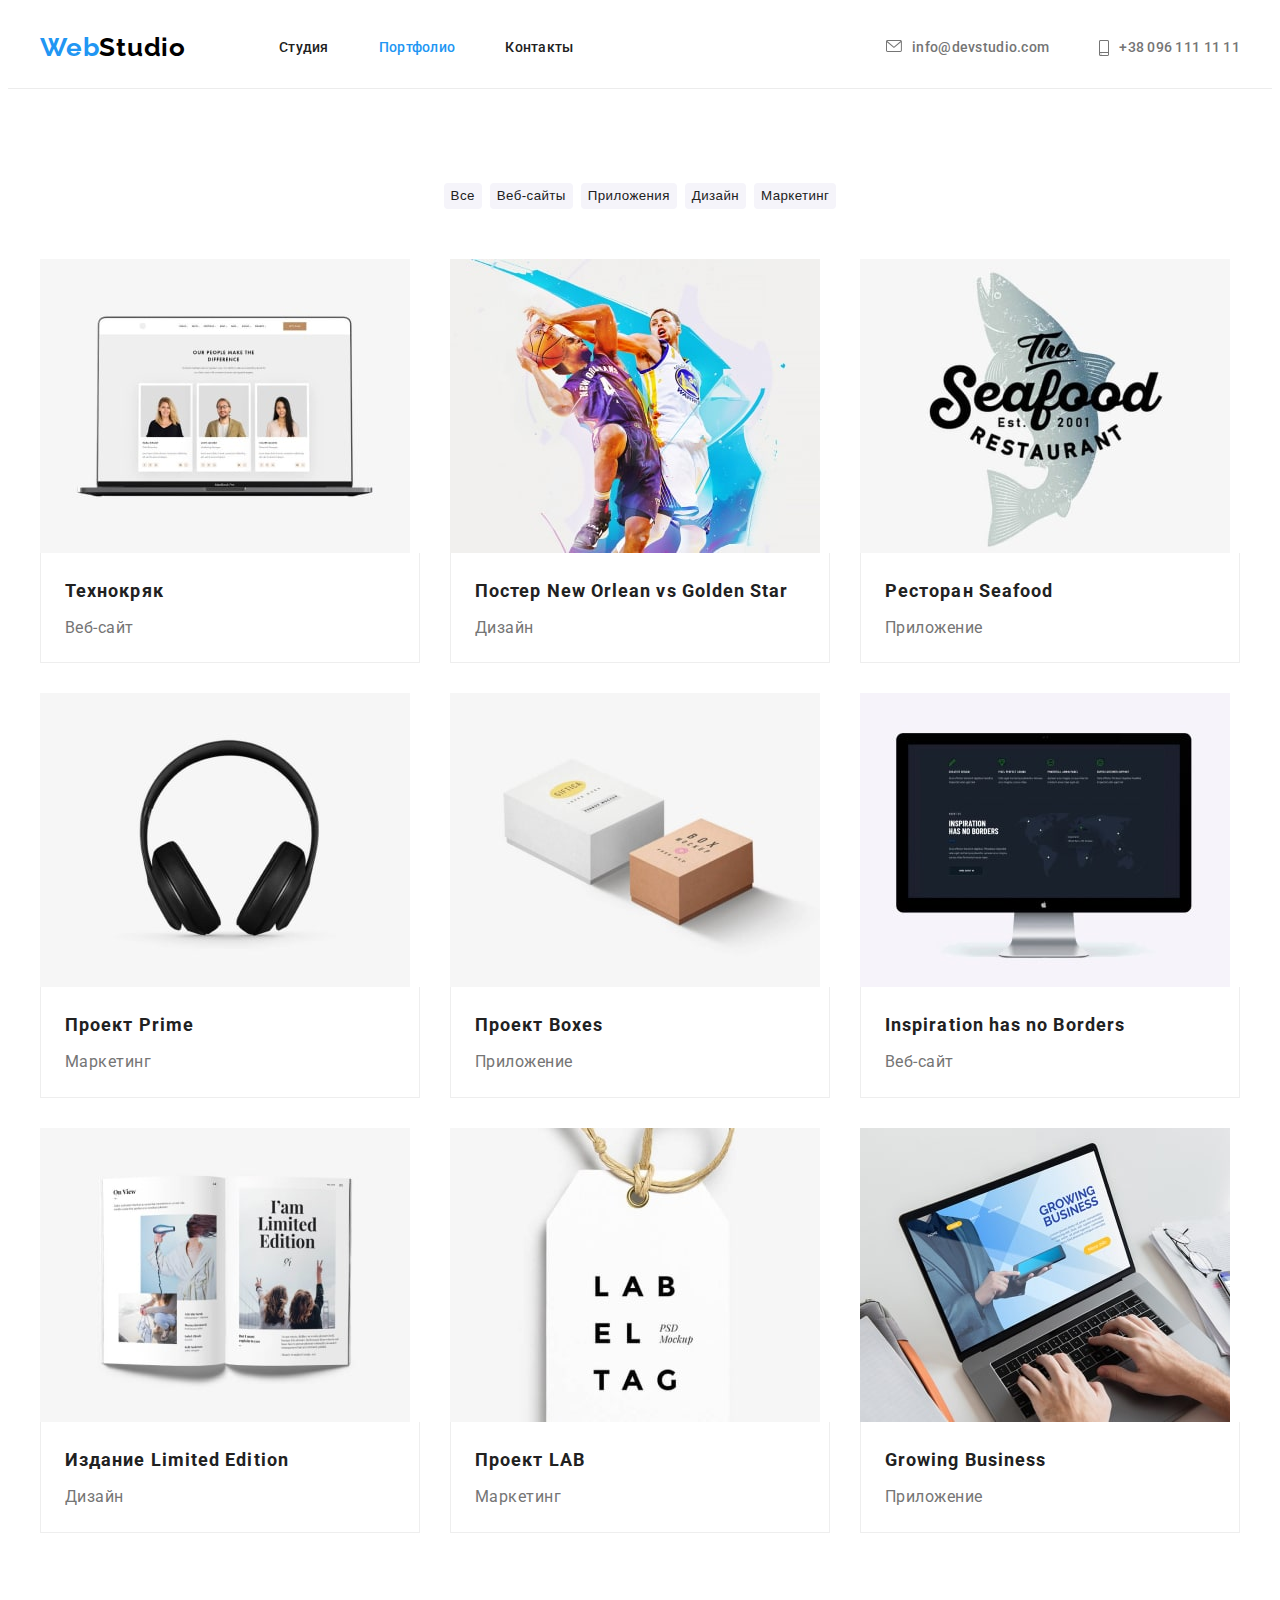
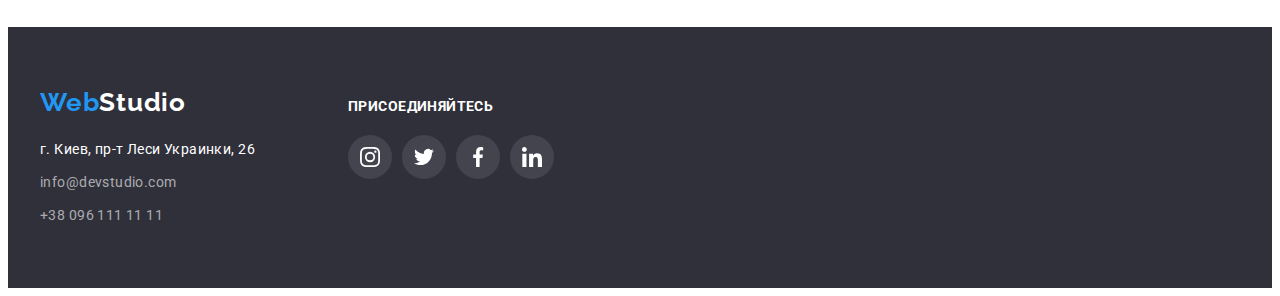
==== portfolio.html @ aa562e0e "создан js script" ====
<!DOCTYPE html>
<html lang="ru">
  <head>
    <meta charset="UTF-8" />
    <meta http-equiv="X-UA-Compatible" content="IE=edge" />
    <meta name="viewport" content="width=device-width, initial-scale=1.0" />
    <meta
      name="description"
      content="Web Studio, Заказать Разработку Десктопного приложения, Мобильного приложения. Недорого: Быстро, Качественно, Уникальный Дизайн."
    />
    <title>Web Studio - Разработка приложений</title>
    <link rel="shortcut icon" href="image/Favicon.png" type="image/x-icon" />
    <link
      rel="stylesheet"
      href="https://cdnjs.cloudflare.com/ajax/libs/modern-normalize/1.1.0/modern-normalize.min.css"
      integrity="sha512-wpPYUAdjBVSE4KJnH1VR1HeZfpl1ub8YT/NKx4PuQ5NmX2tKuGu6U/JRp5y+Y8XG2tV+wKQpNHVUX03MfMFn9Q=="
      crossorigin="anonymous"
      referrerpolicy="no-referrer"
    />
    <link rel="preconnect" href="https://fonts.googleapis.com" />
    <link rel="preconnect" href="https://fonts.gstatic.com" crossorigin />
    <link
      href="https://fonts.googleapis.com/css2?family=Raleway:wght@700&family=Roboto:wght@400;500;700;900&display=swap"
      rel="stylesheet"
    />
    <link rel="stylesheet" href="css/style.css" />
  </head>
  <body>
    <!-- Шапка -->

    <header class="header">
      <div class="header-container container">
        <!-- Главная навигация -->

        <nav class="navigation">
          <a class="logo" lang="en" href="index.html"
            ><span class="logo-web">Web</span><span class="logo-studio">Studio</span></a
          >
          <ul class="navigation-list list">
            <li class="navigation-li"><a class="navigation-link" href="index.html">Студия</a></li>
            <li class="navigation-li">
              <a class="navigation-link nav" href="portfolio.html">Портфолио</a>
            </li>
            <li class="navigation-li"><a class="navigation-link" href="/">Контакты</a></li>
          </ul>
        </nav>

        <!-- Связь -->
        <ul class="connection list">
          <li class="connection-li">
            <a class="navigation-connect" href="mailto:info@devstudio.com">
              <svg class="icon-envelope" width="16" height="12">
                <use href="./image/sprite.svg#icon-envelope"></use>
              </svg>
              info@devstudio.com</a
            >
          </li>
          <li class="connection-li">
            <a class="navigation-connect" href="tel:+380961111111">
              <svg class="icon-smartphone" width="10" height="16">
                <use href="./image/sprite.svg#icon-smartphone"></use>
              </svg>
              +38 096 111 11 11</a
            >
          </li>
        </ul>
      </div>
    </header>

    <!-- Портфолио -->
    <main>
      <section class="portfolio">
        <div class="container">
          <h1 class="visually-hidden">Портфолио</h1>
          <!-- Скрытый, для семантики -->

          <!-- Портфолио фильтры -->

          <ul class="filtre list">
            <li class="filtre-btn"><button class="filtre-list" name="button">Все</button></li>
            <li class="filtre-btn"><button class="filtre-list" name="button">Веб-сайты</button></li>
            <li class="filtre-btn">
              <button class="filtre-list" name="button">Приложения</button>
            </li>
            <li class="filtre-btn"><button class="filtre-list" name="button">Дизайн</button></li>
            <li class="filtre-btn"><button class="filtre-list" name="button">Маркетинг</button></li>
          </ul>

          <!-- Портфолио-карточки -->

          <ul class="content list">
            <!-- Технокряк -->

            <li class="content-list">
              <a href="" class="content-link list">
                <img
                  class="image"
                  src="./image/portfolio/tehnokryak.jpg"
                  alt="Технокряк"
                  width="370"
                />
                <div class="box">
                  <h2 class="caption">Технокряк</h2>
                  <p class="subtitle">Веб-сайт</p>
                </div>
              </a>
            </li>

            <!-- Постер New Orlean vs Golden Star -->

            <li class="content-list">
              <a href="" class="content-link list">
                <img
                  class="image"
                  src="./image/portfolio/Poster-Ne-Orlean-vs-Golden-Star.jpg"
                  alt="Постер New Orlean vs Golden Star"
                  width="370"
                />
                <div class="box">
                  <h2 class="caption" lang="en">Постер New Orlean vs Golden Star</h2>
                  <p class="subtitle">Дизайн</p>
                </div>
              </a>
            </li>

            <!-- Ресторан Seafood -->

            <li class="content-list">
              <a href="" class="content-link list">
                <img
                  class="image"
                  src="./image/portfolio/Restoran-Seafood.jpg"
                  alt="Ресторан Seafood"
                  width="370"
                />
                <div class="box">
                  <h2 class="caption" lang="en">Ресторан Seafood</h2>
                  <p class="subtitle">Приложение</p>
                </div>
              </a>
            </li>

            <!-- Проект Prime -->

            <li class="content-list">
              <a href="" class="content-link list">
                <img
                  class="image"
                  src="./image/portfolio/Proekt-Prime.jpg"
                  alt="Проект Prime"
                  width="370"
                />
                <div class="box">
                  <h2 class="caption" lang="en">Проект Prime</h2>
                  <p class="subtitle">Маркетинг</p>
                </div>
              </a>
            </li>

            <!-- Проект Boxes -->

            <li class="content-list">
              <a href="" class="content-link list">
                <img
                  class="image"
                  src="./image/portfolio/Proekt-Boxes.jpg"
                  alt="Проект Boxes"
                  width="370"
                />
                <div class="box">
                  <h2 class="caption" lang="en">Проект Boxes</h2>
                  <p class="subtitle">Приложение</p>
                </div>
              </a>
            </li>

            <!-- Inspiration has no Borders -->

            <li class="content-list">
              <a href="" class="content-link list">
                <img
                  class="image"
                  src="./image/portfolio/Inspiration-has-no-Borders.jpg"
                  alt="Inspiration has no Borders"
                  width="370"
                />
                <div class="box">
                  <h2 class="caption" lang="en">Inspiration has no Borders</h2>
                  <p class="subtitle">Веб-сайт</p>
                </div>
              </a>
            </li>

            <!-- Издание Limited Edition -->

            <li class="content-list">
              <a href="" class="content-link list">
                <img
                  class="image"
                  src="./image/portfolio/Izdanie-Limited-Edition.jpg"
                  alt="Издание Limited Edition"
                  width="370"
                />
                <div class="box">
                  <h2 class="caption" lang="en">Издание Limited Edition</h2>
                  <p class="subtitle">Дизайн</p>
                </div>
              </a>
            </li>

            <!-- Проект LAB -->

            <li class="content-list">
              <a href="" class="content-link list">
                <img
                  class="image"
                  src="./image/portfolio/Proekt-LAB.jpg"
                  alt="Проект LAB"
                  width="370"
                />
                <div class="box">
                  <h2 class="caption" lang="en">Проект LAB</h2>
                  <p class="subtitle">Маркетинг</p>
                </div>
              </a>
            </li>

            <!-- Growing Business -->

            <li class="content-list">
              <a href="" class="content-link list">
                <img
                  class="image"
                  src="./image/portfolio/Growing-Business.jpg"
                  alt="Growing Business"
                  width="370"
                />
                <div class="box">
                  <h2 class="caption" lang="en">Growing Business</h2>
                  <p class="subtitle">Приложение</p>
                </div>
              </a>
            </li>
          </ul>
        </div>
      </section>
    </main>

    <!-- Подвал -->

    <footer class="footer">
      <div class="footer-block container">
        <!-- Логотип -->

        <div class="block">
          <a class="logo logo-footer" lang="en" href="index.html">
            <span class="logo-web">Web</span><span class="logo-studio-footer">Studio</span></a
          >

          <!-- Блок адрес -->

          <address class="address">
            <ul class="address-table list">
              <li class="address-list list">
                <a
                  class="footer-navigation list"
                  href="https://www.google.com/maps/place/%D0%B1%D1%83%D0%BB.+%D0%9B%D0%B5%D1%81%D0%B8+%D0%A3%D0%BA%D1%80%D0%B0%D0%B8%D0%BD%D0%BA%D0%B8,+26,+%D0%9A%D0%B8%D0%B5%D0%B2,"
                  target="_blank"
                  rel="noreferrer noopeneer"
                >
                  г. Киев, пр-т Леси Украинки, 26</a
                >
              </li>

              <li class="address-list list">
                <a class="footer-connect list" href="mailto:info@devstudio.com"
                  >info@devstudio.com</a
                >
              </li>

              <li class="address-list list">
                <a class="footer-connect list" href="tel:+380961111111">+38 096 111 11 11</a>
              </li>
            </ul>
          </address>
        </div>

        <div class="join">
          <p class="join-text">присоединяйтесь</p>

          <ul class="join-list list">
            <li class="join-item">
              <a class="join-link" href="">
                <svg class="join-icon social-icon" width="20" height="20">
                  <use href="./image/sprite.svg#icon-instagram"></use>
                </svg>
              </a>
            </li>

            <li class="join-item">
              <a class="join-link" href="">
                <svg class="join-icon social-icon" width="20" height="20">
                  <use href="./image/sprite.svg#icon-twitter"></use>
                </svg>
              </a>
            </li>

            <li class="join-item">
              <a class="join-link" href="">
                <svg class="join-icon social-icon" width="20" height="20">
                  <use href="./image/sprite.svg#icon-facebook"></use>
                </svg>
              </a>
            </li>

            <li class="join-item">
              <a class="join-link" href="">
                <svg class="join-icon social-icon" width="20" height="20">
                  <use href="./image/sprite.svg#icon-linkedin"></use>
                </svg>
              </a>
            </li>
          </ul>
        </div>
      </div>
    </footer>

    <script src="./js/modal.js"></script>
  </body>
</html>
---- css/style.css ----
:root {
  --page-text: #212121;
  --primary-text-color: #757575;
  --secondary-text-color: #2196f3;
  --third-text-color: #ffffff;
  --link-color: #afb1b8;
  --primary-background-color: #ffffff;
  --secondary-background-color: #f5f4fa;
}

body {
  font-family: 'Roboto', sans-serif;
  background: var(--primary-background-color);
  color: var(--page-text);
  font-size: 16px;
  font-style: normal;
}

h1,
h2,
h3,
h4,
h5,
h6,
p {
  margin: 0;
}

ul {
  margin: 0;
  padding: 0;
}

img {
  display: block;
}

/* ----------------Шапка--------------- */

/* ---Логотип--- */

.header {
  background-color: var(--primary-background-color);
  border-bottom: 1px solid #ececec;
}

.header-container {
  display: flex;
  align-items: center;
}

/* ---Контейнер--- */

.container {
  width: 1200px;
  margin: 0 auto;
  padding: 0 15px;
}

.logo {
  font-family: 'Raleway', sans-serif;
  text-decoration: none;
  font-weight: 700;
  font-size: 26px;
  line-height: 1.192;
  letter-spacing: 0.03em;

  display: block;
  margin-right: 93px;
}

.logo-web {
  color: var(--secondary-text-color);
}

.logo-studio {
  color: #000000;
}

/* ---Навигация--- */

.navigation {
  display: flex;
  align-items: center;
}

.navigation-list {
  display: flex;
}

/* ---Сброс стилей--- */

.list {
  list-style: none;
  text-decoration: none;
  font-style: normal;
}

.navigation-li:not(:last-child) {
  margin-right: 50px;
}

.navigation-link {
  color: var(--page-text);
  text-decoration: none;
  font-weight: 500;
  font-size: 14px;
  line-height: 1.14;
  letter-spacing: 0.02em;

  display: block;
  padding: 32px 0;
}

.nav {
  color: var(--secondary-text-color);
}

.navigation-link:hover,
.navigation-link:focus {
  color: var(--secondary-text-color);
}

/* ---Связь--- */

.connection {
  display: flex;
  margin-left: auto;
}

.connection-li + .connection-li {
  margin-left: 50px;
}

.navigation-connect {
  color: var(--primary-text-color);
  text-decoration: none;
  font-weight: 500;
  font-size: 14px;
  line-height: 1.14;
  letter-spacing: 0.02em;

  padding: 16px 0;
  display: flex;
}

.navigation-connect:hover,
.navigation-connect:focus {
  color: var(--secondary-text-color);
  fill: var(--secondary-text-color);
}

.icon-envelope,
.icon-smartphone {
  margin-right: 10px;
  fill: currentColor;
  align-items: center;
  padding: 0;
}

/* --------------Блок герой--------------- */

.hero-section {
  display: flex;
  text-align: center;
  align-items: center;
  padding-top: 200px;
  padding-bottom: 200px;
}

.image-hero {
  max-width: 1600px;
  background-color: #c4c4c4;
  background-image: linear-gradient(to right, rgba(47, 48, 58, 0.4), rgba(47, 48, 58, 0.4)),
    url('../image/hero/hero.jpg');
  background-position: center;
  background-size: cover;
  background-repeat: no-repeat;

  margin: 0 auto;
}

.hero-text {
  color: var(--third-text-color);
  font-weight: 900;
  font-size: 44px;
  line-height: 1.36;
  text-align: center;
  letter-spacing: 0.06em;
  text-transform: uppercase;

  margin: 0 auto 30px;
  max-width: 696px;
}

.button {
  color: var(--third-text-color);
  background-color: var(--secondary-text-color);
  border: 1px solid transparent;
  border-radius: 4px;
  cursor: pointer;
  height: 50px;
  min-width: 200px;
  text-align: center;
  padding: 10px 32px;
}

.button:hover,
.button:focus,
.button:active {
  background-color: #188ce8;
}

/* ---------------Особенности----------- */

/* скрытый текст Особенности */

.visually-hidden {
  position: absolute;
  width: 1px;
  height: 1px;
  margin: -1px;
  padding: 0;
  overflow: hidden;
  border: 0;
  clip: rect(0 0 0 0);
}

.feature-section {
  padding-top: 94px;
  padding-bottom: 94px;
  background-color: var(--primary-background-color);
}

.item {
  display: flex;
}

.item-list {
  width: 270px;
}

.item-logo {
  display: flex;
  height: 120px;
  border-radius: 4px;
  margin-bottom: 30px;
  background-color: var(--secondary-background-color);
  justify-content: center;
  align-items: center;
}

.item-list:not(:last-child) {
  margin-right: 30px;
}

.headline {
  color: var(--page-text);
  font-weight: 700;
  font-size: 14px;
  line-height: 1.14;
  letter-spacing: 0.03em;
  text-transform: uppercase;
  margin-bottom: 10px;
}

.text {
  color: var(--primary-text-color);
  font-size: 14px;
  line-height: 1.71;
  letter-spacing: 0.03em;
}

/* -------------Чем мы занимаемся----------- */

.occupation-section {
  margin-right: auto;
  margin-left: auto;
  background-color: var(--primary-background-color);
  padding-bottom: 94px;
}

.heading {
  font-weight: 700;
  font-size: 36px;
  line-height: 1.16;
  text-align: center;
  letter-spacing: 0.03em;

  display: block;
  margin-bottom: 50px;
}

.heading-list {
  display: flex;
}

.heading-li {
  width: 370px;
}

.heading-li:not(:last-child) {
  margin-right: 30px;
}

.occupation-image {
  display: block;
  max-width: 100%;
}

/* ---------------Наша команда-------------- */

.command-section {
  background-color: var(--secondary-background-color);
  margin-right: auto;
  margin-left: auto;
  padding: 94px 0;
}

.command-heading {
  color: var(--page-text);
  font-weight: 700;
  font-size: 36px;
  line-height: 1.16;
  text-align: center;
  letter-spacing: 0.03em;

  display: block;
  margin-bottom: 50px;
}

.command-item {
  display: flex;
}

.command-list {
  width: 270px;
  border-radius: 0px 0px 4px 4px;
  box-shadow: 0px 1px 3px rgba(0, 0, 0, 0.12), 0px 1px 1px rgba(0, 0, 0, 0.14),
    0px 2px 1px rgba(0, 0, 0, 0.2);
  background-color: var(--primary-background-color);
}

.command-list:not(:last-child) {
  margin-right: 30px;
}

.command-image {
  max-width: 100%;
}

.command-text {
  padding: 30px 32px;
}

.command-name {
  color: var(--page-text);
  font-weight: 500;
  font-size: 16px;
  line-height: 1.18;
  text-align: center;
  letter-spacing: 0.03em;
  margin-bottom: 10px;
  display: block;
}

.command-position {
  color: var(--primary-text-color);
  font-size: 16px;
  line-height: 1.18;
  text-align: center;
  letter-spacing: 0.03em;
  display: block;
  margin-bottom: 16px;
}

.socials-list {
  display: flex;
}

.socials-item:not(:last-child) {
  margin-right: 10px;
}

.socials-link {
  width: 44px;
  height: 44px;
  border-radius: 50%;
  background-color: var(--primary-background-color);
  display: flex;
  justify-content: center;
  align-items: center;
}
.socials-link:hover,
.socials-link:focus,
.socials-link:hover .socials-icon,
.socials-link:focus .socials-icon {
  fill: var(--third-text-color);
  background-color: var(--secondary-text-color);
}

.socials-icon {
  fill: var(--link-color);
}

/* -----------Постоянные клиенты-------- */

.client-section {
  margin-right: auto;
  margin-left: auto;
  background-color: var(--primary-background-color);
  padding-top: 94px;
  padding-bottom: 94px;
}

.client-title {
  color: var(--page-text);
  font-weight: 700;
  font-size: 36px;
  line-height: 1.16;
  text-align: center;
  letter-spacing: 0.03em;
  margin-bottom: 50px;
}

.client-group {
  display: flex;
  margin-left: auto;
  margin-right: auto;
}

.client-list {
  width: 170px;
  height: 92px;
}

.client-list:not(:last-child) {
  margin-right: 30px;
}

.client-link {
  width: 100%;
  height: 100%;
  border: 1px solid #afb1b8;
  border-radius: 4px;
  display: flex;
  justify-content: center;
  align-items: center;
}

.client-icon {
  fill: #afb1b8;
}

.client-link:hover,
.client-link:focus {
  border-color: var(--secondary-text-color);
}

.client-link:hover .client-icon,
.client-link:focus .client-icon {
  fill: var(--secondary-text-color);
}

/* --------------Портфолио------------ */

/* ---Портфолио фильтры--- */

.portfolio {
  margin-right: auto;
  margin-left: auto;
  background-color: var(--primary-background-color);
  padding-top: 94px;
  padding-bottom: 94px;
}

.filtre {
  display: flex;
  justify-content: center;
  margin-bottom: 50px;
}

.filtre-btn:not(:last-child) {
  margin-right: 8px;
}

.filtre-list {
  color: var(--page-text);
  border: 1px solid transparent;
  background-color: #f5f4fa;
  border-radius: 4px;
  font-weight: 500;
  line-height: 1.62;
  text-align: center;
  letter-spacing: 0.03em;
  cursor: pointer;
}

.filtre-list:hover,
.filtre-list:focus {
  color: var(--third-text-color);
  background-color: #2196f3;
  box-shadow: 0px 3px 1px rgba(0, 0, 0, 0.1), 0px 1px 2px rgba(0, 0, 0, 0.08),
    0px 2px 2px rgba(0, 0, 0, 0.12);
}

/* ---Портфолио-карточки--- */

.content {
  display: flex;
  flex-wrap: wrap;

  margin-top: -30px;
  margin-bottom: 0;
  margin-left: -30px;
}

.content > .content-list {
  flex-basis: calc(100% / 3 - 30px);
  margin-top: 30px;
  margin-left: 30px;
}

.content-link {
  display: block;
}

.content-link:hover,
.content-link:focus {
  box-shadow: 0px 3px 1px rgba(0, 0, 0, 0.1), 0px 1px 2px rgba(0, 0, 0, 0.08),
    0px 2px 2px rgba(0, 0, 0, 0.12);
}

.image {
  max-width: 370px;
}

.box {
  padding: 20px 24px;
  border-left: 1px solid #eeeeee;
  border-right: 1px solid #eeeeee;
  border-bottom: 1px solid #eeeeee;
}

.caption {
  color: var(--page-text);
  font-weight: 700;
  font-size: 18px;
  line-height: 2;
  letter-spacing: 0.06em;
}

.subtitle {
  color: var(--primary-text-color);
  line-height: 1.87;
  letter-spacing: 0.03em;
  margin-top: 4px;
}

/* ---------------Подвал -------------*/

.footer {
  background-color: #2f303a;
  margin-right: auto;
  margin-left: auto;
  padding-top: 60px;
  padding-bottom: 60px;
}

.footer-block {
  display: flex;
  align-items: baseline;
}

/* ---Логотип--- */

.block {
  margin-right: 70px;
}

.logo-footer {
  max-width: 145px;
}

.logo-studio-footer {
  color: #ffffff;
}

/* ---Блок адрес--- */

.address {
  margin-top: 20px;
}

.address-list:not(:last-child) {
  margin-bottom: 9px;
}

.footer-navigation {
  color: var(--third-text-color);
  font-size: 14px;
  line-height: 1.71;
  letter-spacing: 0.03em;
}

.footer-navigation:hover,
.footer-navigation:focus {
  color: var(--secondary-text-color);
}

.footer-connect {
  color: rgb(255, 255, 255, 0.6);
  font-size: 14px;
  line-height: 1.71;
  letter-spacing: 0.03em;
}

.footer-connect:hover,
.footer-connect:focus {
  color: var(--secondary-text-color);
}

/* ---присоединяйтесь--- */

.join-text {
  color: var(--third-text-color);
  font-style: normal;
  font-weight: bold;
  font-size: 14px;
  line-height: 1.14;
  letter-spacing: 0.03em;
  text-transform: uppercase;
  margin-bottom: 20px;
}

.join-list {
  display: flex;
}

.join-item:not(:last-child) {
  margin-right: 10px;
}

.join-link {
  width: 44px;
  height: 44px;
  border-radius: 50%;
  background-color: #43444d;
  display: flex;
  justify-content: center;
  align-items: center;
}
.join-link:hover,
.join-link:focus {
  background-color: var(--secondary-text-color);
}

.join-icon {
  fill: var(--third-text-color);
}
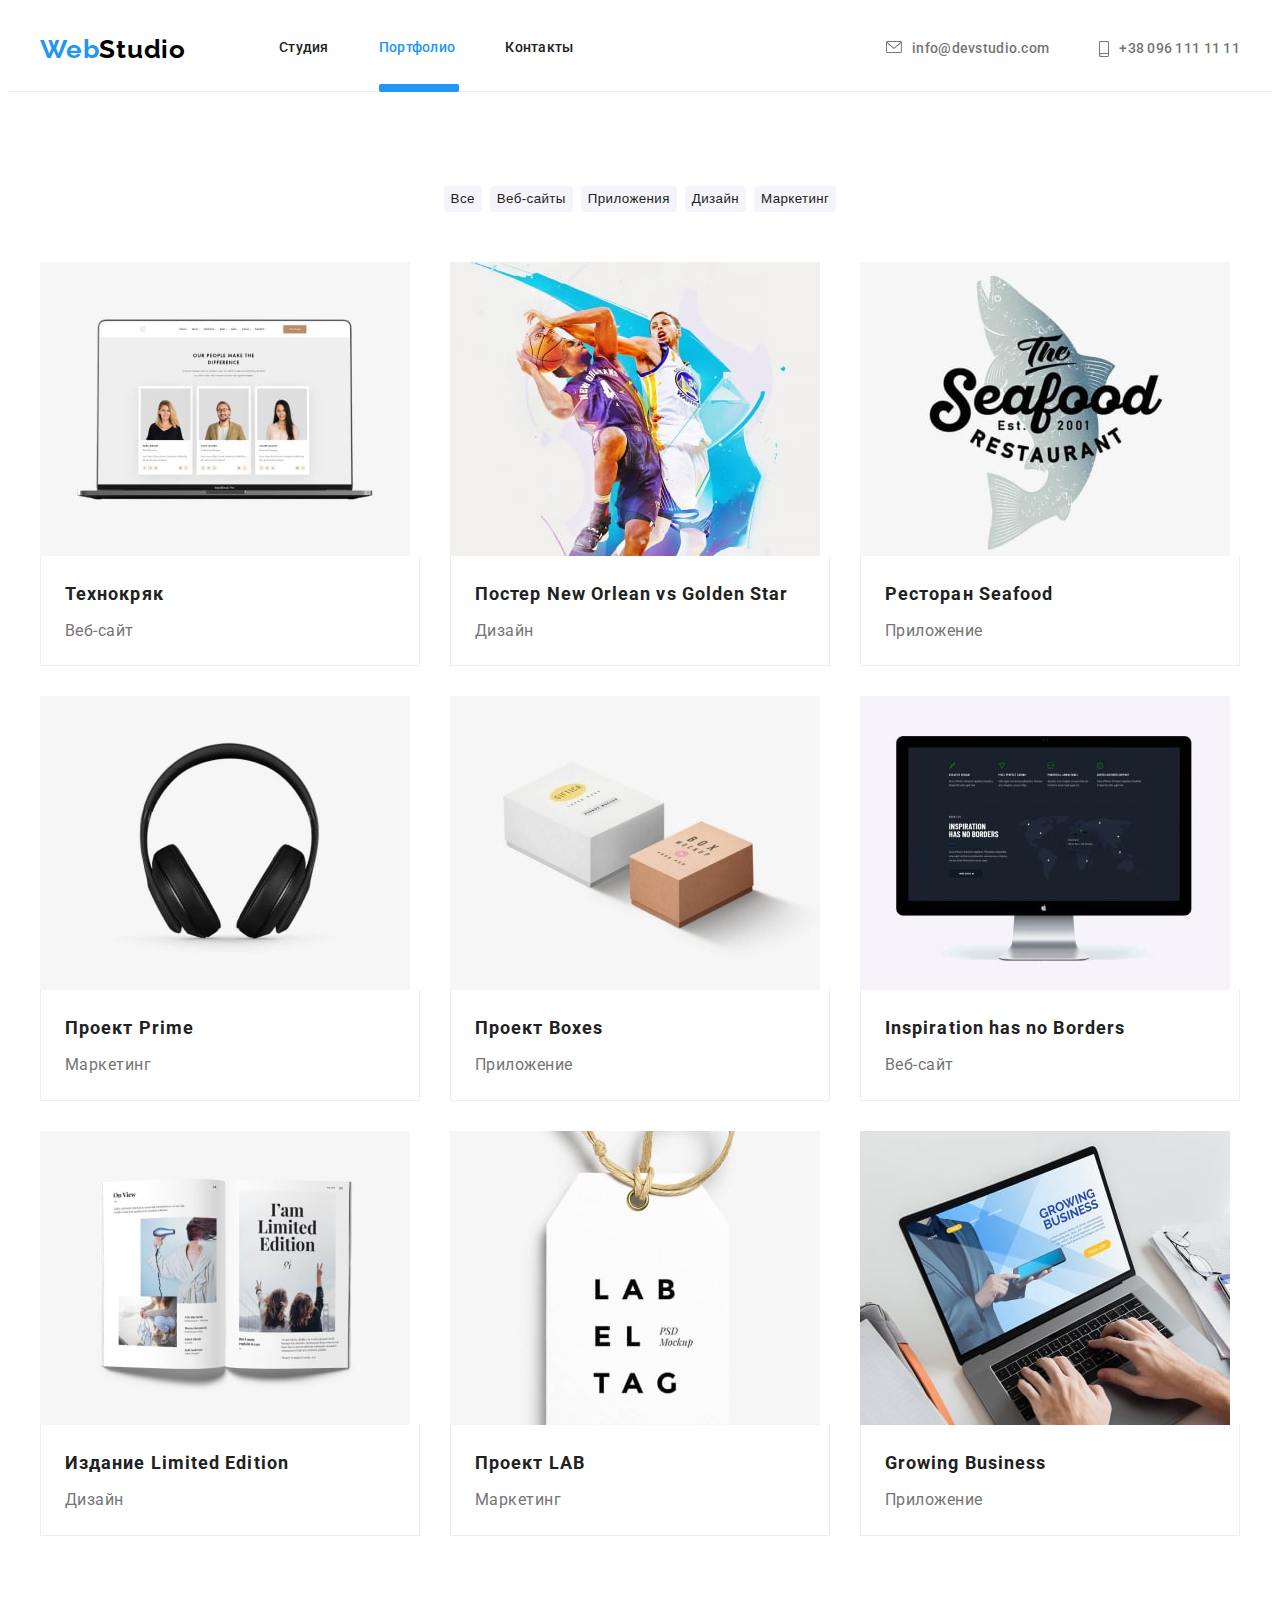
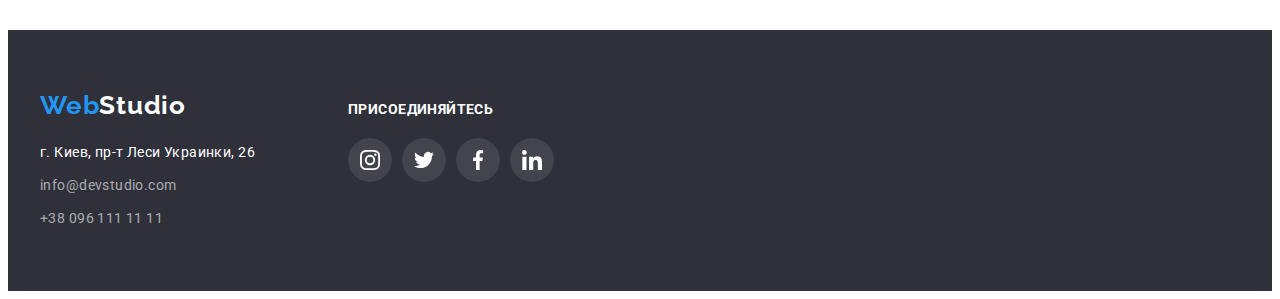
==== commit 163b204d: "ДЗ5" ====
--- a/portfolio.html
+++ b/portfolio.html
@@ -93,12 +93,21 @@
 
             <li class="content-list">
               <a href="" class="content-link list">
-                <img
-                  class="image"
-                  src="./image/portfolio/tehnokryak.jpg"
-                  alt="Технокряк"
-                  width="370"
-                />
+                <div class="product-thumb">
+                  <img
+                    class="image"
+                    src="./image/portfolio/tehnokryak.jpg"
+                    alt="Технокряк"
+                    width="370"
+                  />
+                  <div class="product-overlay">
+                    <p class="overlay-text">
+                      Технокряк это современная площадка распространения коронавируса. Компании
+                      используют эту платформу для цифрового шпионажа и атак на защищённые сервера
+                      конкурентов.
+                    </p>
+                  </div>
+                </div>
                 <div class="box">
                   <h2 class="caption">Технокряк</h2>
                   <p class="subtitle">Веб-сайт</p>
--- a/css/style.css
+++ b/css/style.css
@@ -6,6 +6,7 @@
   --link-color: #afb1b8;
   --primary-background-color: #ffffff;
   --secondary-background-color: #f5f4fa;
+  --transition-color: color 250ms cubic-bezier(0.4, 0, 0.2, 1);
 }
 
 body {
@@ -109,11 +110,25 @@
   letter-spacing: 0.02em;
 
   display: block;
-  padding: 32px 0;
+  padding-top: 32px;
+  transition: var(--transition-color);
 }
 
 .nav {
   color: var(--secondary-text-color);
+  display: flex;
+  flex-direction: column;
+}
+.nav::after {
+  content: '';
+  display: block;
+  width: 100%;
+  height: 4px;
+  border: 2px solid;
+  border-radius: 2px;
+  background-color: var(--secondary-text-color);
+  margin-top: 28px;
+  margin-bottom: -1px;
 }
 
 .navigation-link:hover,
@@ -142,6 +157,7 @@
 
   padding: 16px 0;
   display: flex;
+  transition: var(--transition-color);
 }
 
 .navigation-connect:hover,
@@ -203,6 +219,8 @@
   min-width: 200px;
   text-align: center;
   padding: 10px 32px;
+
+  transition: background-color 250ms cubic-bezier(0.4, 0, 0.2, 1);
 }
 
 .button:hover,
@@ -211,6 +229,56 @@
   background-color: #188ce8;
 }
 
+/* backdrop */
+
+.backdrop {
+  position: fixed;
+  top: 0;
+  left: 0;
+  width: 100%;
+  height: 100%;
+  background-color: rgba(0, 0, 0, 0.2);
+  opacity: 1;
+  z-index: 2;
+  transition: opacity 250ms cubic-bezier(0.4, 0, 0.2, 1);
+}
+
+.backdrop.is-hidden {
+  opacity: 0;
+  pointer-events: none;
+}
+
+.modal {
+  position: absolute;
+  top: 50%;
+  left: 50%;
+  transform: translate(-50%, -50%);
+
+  border-radius: 4px;
+  width: 528px;
+  height: 581px;
+  background-color: var(--primary-background-color);
+}
+
+.button-x {
+  position: absolute;
+  top: 8px;
+  right: 8px;
+
+  width: 30px;
+  height: 30px;
+  border: 1px solid rgba(0, 0, 0, 0.1);
+  border-radius: 50%;
+  background-color: var(--primary-background-color);
+  display: flex;
+  justify-content: center;
+  align-items: center;
+  cursor: pointer;
+}
+
+.icon-button-x {
+  fill: #000000;
+}
 /* ---------------Особенности----------- */
 
 /* скрытый текст Особенности */
@@ -224,6 +292,7 @@
   overflow: hidden;
   border: 0;
   clip: rect(0 0 0 0);
+  z-index: 1;
 }
 
 .feature-section {
@@ -303,9 +372,33 @@
   margin-right: 30px;
 }
 
+.heading-thumb {
+  position: relative;
+  width: 370px;
+  display: block;
+}
+
 .occupation-image {
   display: block;
   max-width: 100%;
+}
+
+.heading-text {
+  width: 100%;
+  height: 70px;
+  position: absolute;
+
+  bottom: 0;
+
+  color: var(--third-text-color);
+  background-color: rgba(47, 48, 58, 0.8);
+  font-weight: 700;
+  font-size: 14px;
+  line-height: 1.14;
+  text-align: center;
+  letter-spacing: 0.03em;
+  text-transform: uppercase;
+  padding: 27px 0;
 }
 
 /* ---------------Наша команда-------------- */
@@ -390,17 +483,21 @@
   display: flex;
   justify-content: center;
   align-items: center;
+  transition: background-color 250ms cubic-bezier(0.4, 0, 0.2, 1);
 }
 .socials-link:hover,
-.socials-link:focus,
+.socials-link:focus {
+  background-color: var(--secondary-text-color);
+}
+
 .socials-link:hover .socials-icon,
 .socials-link:focus .socials-icon {
   fill: var(--third-text-color);
-  background-color: var(--secondary-text-color);
 }
 
 .socials-icon {
   fill: var(--link-color);
+  transition: fill 250ms cubic-bezier(0.4, 0, 0.2, 1);
 }
 
 /* -----------Постоянные клиенты-------- */
@@ -446,10 +543,17 @@
   display: flex;
   justify-content: center;
   align-items: center;
+
+  transition-property: border-color, fill;
+  transition-duration: 250ms;
+  transition-timing-function: cubic-bezier(0.4, 0, 0.2, 1);
 }
 
 .client-icon {
   fill: #afb1b8;
+  transition-property: fill;
+  transition-duration: 250ms;
+  transition-timing-function: cubic-bezier(0.4, 0, 0.2, 1);
 }
 
 .client-link:hover,
@@ -494,6 +598,9 @@
   text-align: center;
   letter-spacing: 0.03em;
   cursor: pointer;
+  transition-property: background-color, color, box-shadow;
+  transition-duration: 250ms;
+  transition-timing-function: cubic-bezier(0.4, 0, 0.2, 1);
 }
 
 .filtre-list:hover,
@@ -523,6 +630,9 @@
 
 .content-link {
   display: block;
+  transition-property: box-shadow;
+  transition-duration: 2250ms;
+  transition-timing-function: cubic-bezier(0.4, 0, 0.2, 1);
 }
 
 .content-link:hover,
@@ -531,8 +641,63 @@
     0px 2px 2px rgba(0, 0, 0, 0.12);
 }
 
+.product-thumb {
+  position: relative;
+  overflow: hidden;
+}
+
+.product-thumb::before {
+  content: '';
+  display: inline-block;
+  position: absolute;
+  width: 100%;
+  height: 100%;
+  background-color: rgba(33, 150, 243, 0.9);
+  opacity: 0;
+
+  transform: translateY(100%);
+
+  transition-property: transform;
+  transition-duration: 2250ms;
+  transition-timing-function: cubic-bezier(0.4, 0, 0.2, 1);
+}
+
+.content-link:hover .product-thumb::before,
+.content-link:focus .product-thumb::before {
+  opacity: 1;
+  transform: translateY(0);
+}
+
 .image {
   max-width: 370px;
+}
+
+.overlay-text {
+  position: absolute;
+  top: 0;
+  left: 0;
+  padding: 63px 24px;
+  width: 100%;
+  height: 100%;
+  opacity: 0;
+
+  font-weight: 400;
+  font-size: 18px;
+  line-height: 1.56;
+  letter-spacing: 0.03em;
+  color: var(--third-text-color);
+
+  transition-property: transform;
+  transition-duration: 2250ms;
+  transition-timing-function: cubic-bezier(0.4, 0, 0.2, 1);
+
+  transform: translateY(100%);
+}
+
+.content-link:hover .overlay-text,
+.content-link:focus .overlay-text {
+  opacity: 1;
+  transform: translateY(0);
 }
 
 .box {
@@ -601,11 +766,7 @@
   font-size: 14px;
   line-height: 1.71;
   letter-spacing: 0.03em;
-}
-
-.footer-navigation:hover,
-.footer-navigation:focus {
-  color: var(--secondary-text-color);
+  transition: var(--transition-color);
 }
 
 .footer-connect {
@@ -613,8 +774,11 @@
   font-size: 14px;
   line-height: 1.71;
   letter-spacing: 0.03em;
-}
-
+  transition: var(--transition-color);
+}
+
+.footer-navigation:hover,
+.footer-navigation:focus,
 .footer-connect:hover,
 .footer-connect:focus {
   color: var(--secondary-text-color);
@@ -649,7 +813,10 @@
   display: flex;
   justify-content: center;
   align-items: center;
-}
+
+  transition: background-color 250ms cubic-bezier(0.4, 0, 0.2, 1);
+}
+
 .join-link:hover,
 .join-link:focus {
   background-color: var(--secondary-text-color);
